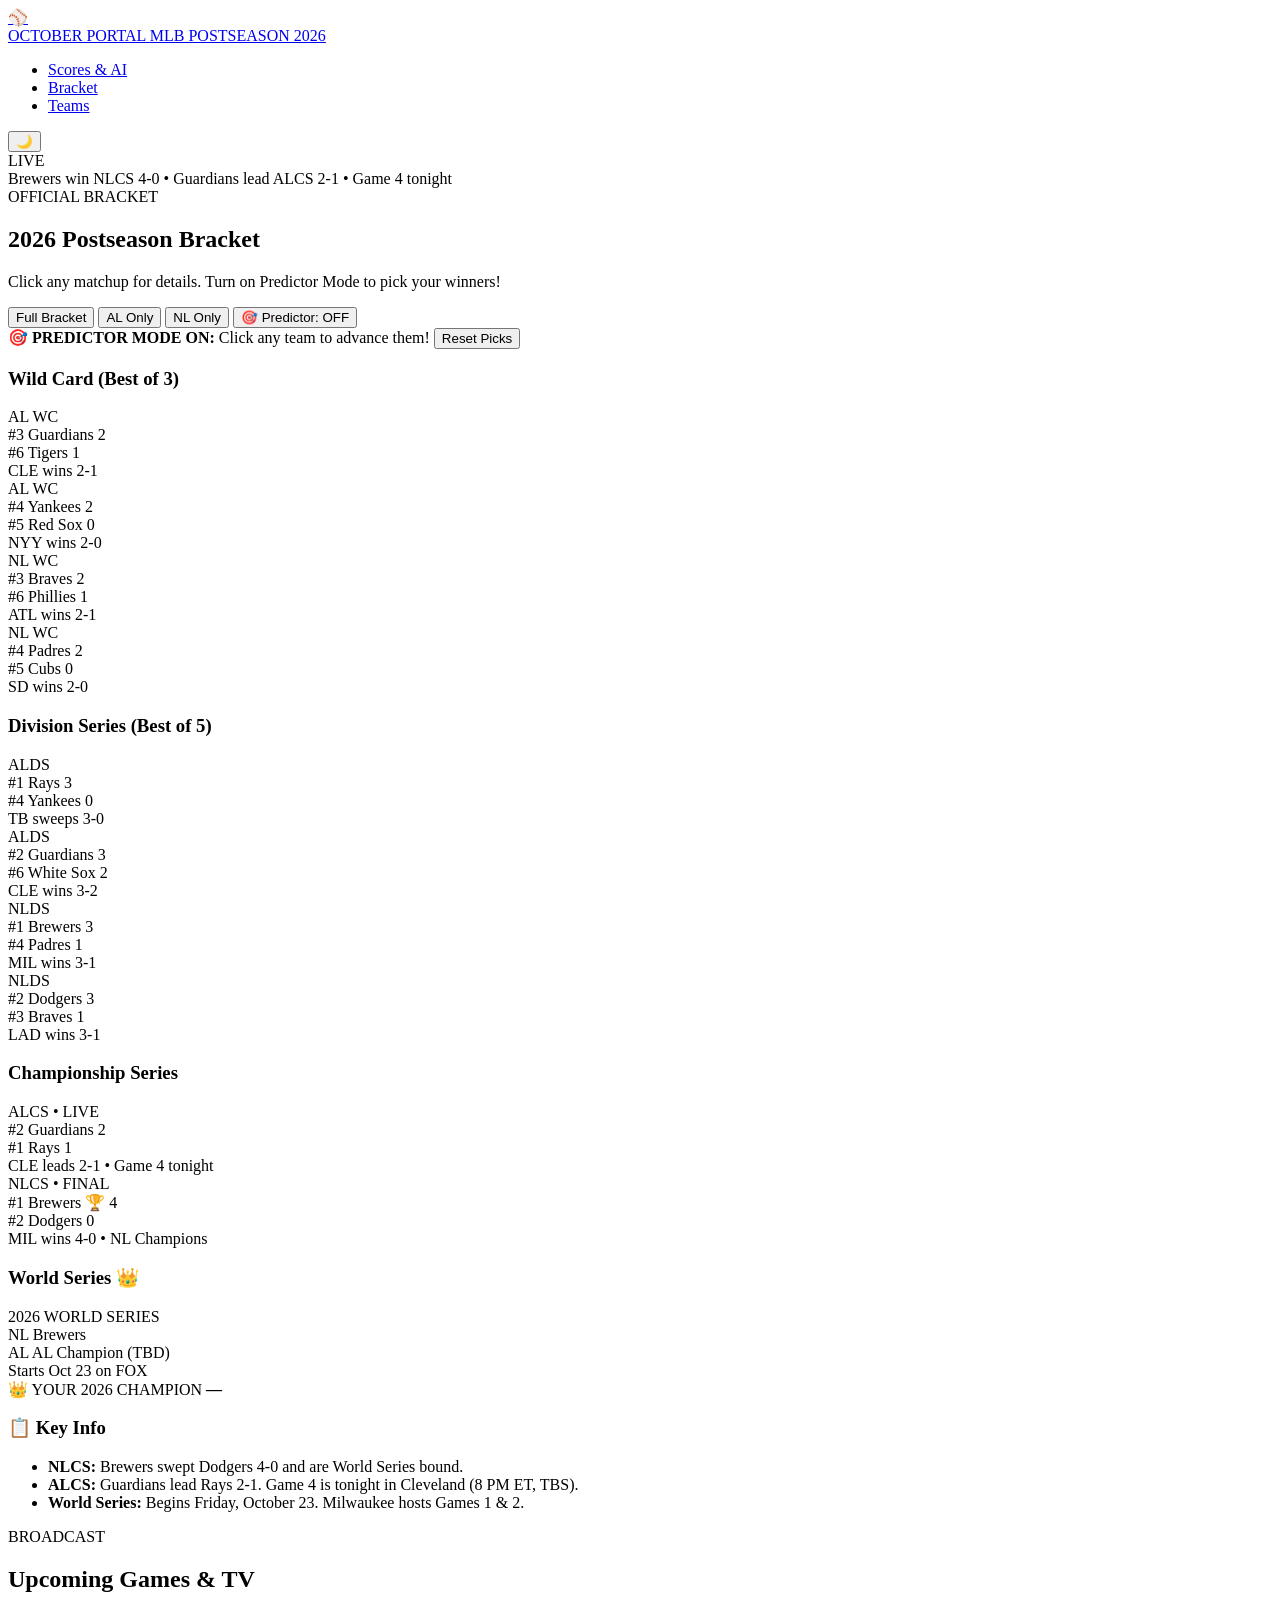
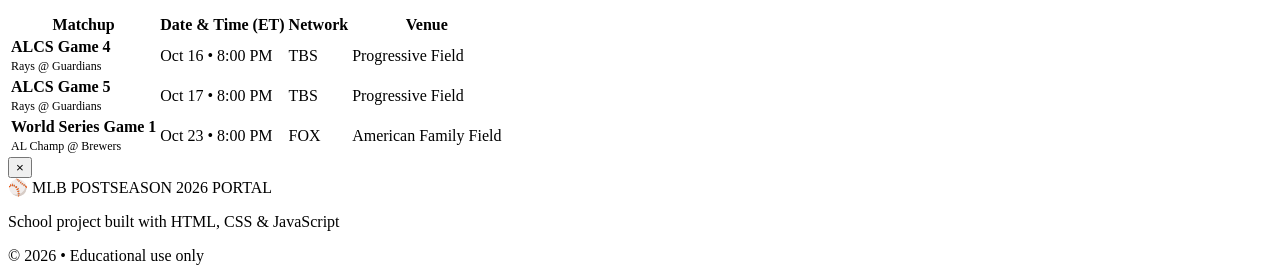
==== bracket.html @ 7fa39f93 "Create bracket.html" ====
<!DOCTYPE html>
<html lang="en">
<head>
  <meta charset="UTF-8">
  <meta name="viewport" content="width=device-width, initial-scale=1.0">
  <title>MLB Postseason 2026 | Interactive Bracket</title>
  <link rel="stylesheet" href="styles.css">
</head>
<body class="dark-mode">

  <header class="top-header">
    <nav class="navbar">
      <a href="index.html" class="brand-logo">
        <div class="logo-icon-bg">⚾</div>
        <div class="logo-text">
          <span class="logo-title">OCTOBER PORTAL</span>
          <span class="logo-sub">MLB POSTSEASON 2026</span>
        </div>
      </a>
      <ul class="nav-directory">
        <li><a href="index.html" class="nav-link">Scores & AI</a></li>
        <li><a href="bracket.html" class="nav-link active">Bracket</a></li>
        <li><a href="teams.html" class="nav-link">Teams</a></li>
      </ul>
      <div class="header-controls">
        <button id="theme-toggle" class="icon-toggle-btn" onclick="toggleTheme()" title="Toggle theme">🌙</button>
      </div>
    </nav>
  </header>

  <div class="ticker-bar">
    <div class="ticker-badge"><span class="pulse-dot"></span> LIVE</div>
    <div class="ticker-content">Brewers win NLCS 4-0 • Guardians lead ALCS 2-1 • Game 4 tonight</div>
  </div>

  <main class="main-layout">
    <section class="content-section">
      <div class="section-heading">
        <div>
          <span class="heading-kicker">OFFICIAL BRACKET</span>
          <h2>2026 Postseason Bracket</h2>
          <p class="section-subtitle">Click any matchup for details. Turn on Predictor Mode to pick your winners!</p>
        </div>
        <div class="bracket-filter-btns">
          <button class="filter-tab active" onclick="filterBracket('all', event)">Full Bracket</button>
          <button class="filter-tab" onclick="filterBracket('al', event)">AL Only</button>
          <button class="filter-tab" onclick="filterBracket('nl', event)">NL Only</button>
          <button class="filter-tab predictor-tab" id="predictor-toggle-btn" onclick="togglePredictorMode()">🎯 Predictor: OFF</button>
        </div>
      </div>

      <div id="predictor-status-banner" class="predictor-status-bar">
        <span>🎯 <strong>PREDICTOR MODE ON:</strong> Click any team to advance them!</span>
        <button onclick="resetPredictorPicks()" class="btn-reset-picks">Reset Picks</button>
      </div>

      <div class="bracket-wrapper">
        <div class="bracket-tree" id="bracket-tree">

          <div class="bracket-column">
            <h3 class="round-header">Wild Card <span class="sub-head">(Best of 3)</span></h3>
            <div class="matchup-node" onclick="openMatchup('AL_WC')">
              <div class="node-label">AL WC</div>
              <div class="node-team winner"><span class="seed">#3</span> Guardians <span class="node-score">2</span></div>
              <div class="node-team"><span class="seed">#6</span> Tigers <span class="node-score">1</span></div>
              <div class="node-status">CLE wins 2-1</div>
            </div>
            <div class="matchup-node" onclick="openMatchup('AL_WC2')">
              <div class="node-label">AL WC</div>
              <div class="node-team winner"><span class="seed">#4</span> Yankees <span class="node-score">2</span></div>
              <div class="node-team"><span class="seed">#5</span> Red Sox <span class="node-score">0</span></div>
              <div class="node-status">NYY wins 2-0</div>
            </div>
            <div class="matchup-node" onclick="openMatchup('NL_WC')">
              <div class="node-label">NL WC</div>
              <div class="node-team winner"><span class="seed">#3</span> Braves <span class="node-score">2</span></div>
              <div class="node-team"><span class="seed">#6</span> Phillies <span class="node-score">1</span></div>
              <div class="node-status">ATL wins 2-1</div>
            </div>
            <div class="matchup-node" onclick="openMatchup('NL_WC2')">
              <div class="node-label">NL WC</div>
              <div class="node-team winner"><span class="seed">#4</span> Padres <span class="node-score">2</span></div>
              <div class="node-team"><span class="seed">#5</span> Cubs <span class="node-score">0</span></div>
              <div class="node-status">SD wins 2-0</div>
            </div>
          </div>

          <div class="bracket-column">
            <h3 class="round-header">Division Series <span class="sub-head">(Best of 5)</span></h3>
            <div class="matchup-node" onclick="openMatchup('ALDS1')">
              <div class="node-label">ALDS</div>
              <div class="node-team winner"><span class="seed">#1</span> Rays <span class="node-score">3</span></div>
              <div class="node-team"><span class="seed">#4</span> Yankees <span class="node-score">0</span></div>
              <div class="node-status gold">TB sweeps 3-0</div>
            </div>
            <div class="matchup-node" onclick="openMatchup('ALDS2')">
              <div class="node-label">ALDS</div>
              <div class="node-team winner"><span class="seed">#2</span> Guardians <span class="node-score">3</span></div>
              <div class="node-team"><span class="seed">#6</span> White Sox <span class="node-score">2</span></div>
              <div class="node-status">CLE wins 3-2</div>
            </div>
            <div class="matchup-node" onclick="openMatchup('NLDS1')">
              <div class="node-label">NLDS</div>
              <div class="node-team winner"><span class="seed">#1</span> Brewers <span class="node-score">3</span></div>
              <div class="node-team"><span class="seed">#4</span> Padres <span class="node-score">1</span></div>
              <div class="node-status">MIL wins 3-1</div>
            </div>
            <div class="matchup-node" onclick="openMatchup('NLDS2')">
              <div class="node-label">NLDS</div>
              <div class="node-team winner"><span class="seed">#2</span> Dodgers <span class="node-score">3</span></div>
              <div class="node-team"><span class="seed">#3</span> Braves <span class="node-score">1</span></div>
              <div class="node-status">LAD wins 3-1</div>
            </div>
          </div>

          <div class="bracket-column">
            <h3 class="round-header">Championship Series</h3>
            <div class="matchup-node active-series" onclick="openMatchup('ALCS')">
              <div class="node-label live-label">ALCS • LIVE</div>
              <div class="node-team winner" onclick="pickTeam('ALCS','Guardians',event)"><span class="seed">#2</span> Guardians <span class="node-score">2</span></div>
              <div class="node-team" onclick="pickTeam('ALCS','Rays',event)"><span class="seed">#1</span> Rays <span class="node-score">1</span></div>
              <div class="node-status gold">CLE leads 2-1 • Game 4 tonight</div>
            </div>
            <div class="matchup-node active-series" onclick="openMatchup('NLCS')">
              <div class="node-label">NLCS • FINAL</div>
              <div class="node-team winner" onclick="pickTeam('NLCS','Brewers',event)"><span class="seed">#1</span> Brewers 🏆 <span class="node-score">4</span></div>
              <div class="node-team" onclick="pickTeam('NLCS','Dodgers',event)"><span class="seed">#2</span> Dodgers <span class="node-score">0</span></div>
              <div class="node-status gold">MIL wins 4-0 • NL Champions</div>
            </div>
          </div>

          <div class="bracket-column">
            <h3 class="round-header gold-header">World Series 👑</h3>
            <div class="matchup-node" onclick="openMatchup('WS')">
              <div class="node-label ws-label">2026 WORLD SERIES</div>
              <div class="node-team winner" onclick="pickTeam('WS','Brewers',event)"><span class="seed">NL</span> Brewers</div>
              <div class="node-team pending" onclick="pickTeam('WS','AL Champion',event)"><span class="seed">AL</span> <span id="pred-al-champ">AL Champion (TBD)</span></div>
              <div class="node-status gold">Starts Oct 23 on FOX</div>
            </div>
            <div id="champ-crown-box" class="champ-crown-box">
              <span class="crown-icon">👑</span>
              <span class="champ-title">YOUR 2026 CHAMPION</span>
              <strong id="champ-team-name" class="champ-name">—</strong>
            </div>
          </div>

        </div>
      </div>

      <div class="info-card-box">
        <h3>📋 Key Info</h3>
        <ul class="styled-info-list">
          <li><strong>NLCS:</strong> Brewers swept Dodgers 4-0 and are World Series bound.</li>
          <li><strong>ALCS:</strong> Guardians lead Rays 2-1. Game 4 is tonight in Cleveland (8 PM ET, TBS).</li>
          <li><strong>World Series:</strong> Begins Friday, October 23. Milwaukee hosts Games 1 & 2.</li>
        </ul>
      </div>
    </section>

    <section class="content-section">
      <div class="section-heading">
        <div>
          <span class="heading-kicker">BROADCAST</span>
          <h2>Upcoming Games & TV</h2>
        </div>
      </div>
      <div class="table-card-wrapper">
        <table class="schedule-table">
          <thead>
            <tr>
              <th>Matchup</th>
              <th>Date & Time (ET)</th>
              <th>Network</th>
              <th>Venue</th>
            </tr>
          </thead>
          <tbody>
            <tr>
              <td><strong>ALCS Game 4</strong><br><span style="font-size:12px;color:var(--text-muted)">Rays @ Guardians</span></td>
              <td>Oct 16 • 8:00 PM</td>
              <td><span class="net-pill net-tbs">TBS</span></td>
              <td>Progressive Field</td>
            </tr>
            <tr>
              <td><strong>ALCS Game 5</strong><br><span style="font-size:12px;color:var(--text-muted)">Rays @ Guardians</span></td>
              <td>Oct 17 • 8:00 PM</td>
              <td><span class="net-pill net-tbs">TBS</span></td>
              <td>Progressive Field</td>
            </tr>
            <tr>
              <td><strong>World Series Game 1</strong><br><span style="font-size:12px;color:var(--text-muted)">AL Champ @ Brewers</span></td>
              <td>Oct 23 • 8:00 PM</td>
              <td><span class="net-pill net-fox">FOX</span></td>
              <td>American Family Field</td>
            </tr>
          </tbody>
        </table>
      </div>
    </section>
  </main>

  <div id="matchup-modal" class="modal-backdrop" onclick="closeModal(event)">
    <div class="modal-card">
      <button class="modal-close-btn" onclick="closeModalDirect()">&times;</button>
      <div id="modal-content"></div>
    </div>
  </div>

  <footer>
    <div class="footer-brand">
      <span class="logo-icon-bg sm">⚾</span>
      <span>MLB POSTSEASON 2026 PORTAL</span>
    </div>
    <p>School project built with HTML, CSS & JavaScript</p>
    <div class="footer-copy">&copy; 2026 • Educational use only</div>
  </footer>

  <script src="script.js"></script>
</body>
</html>
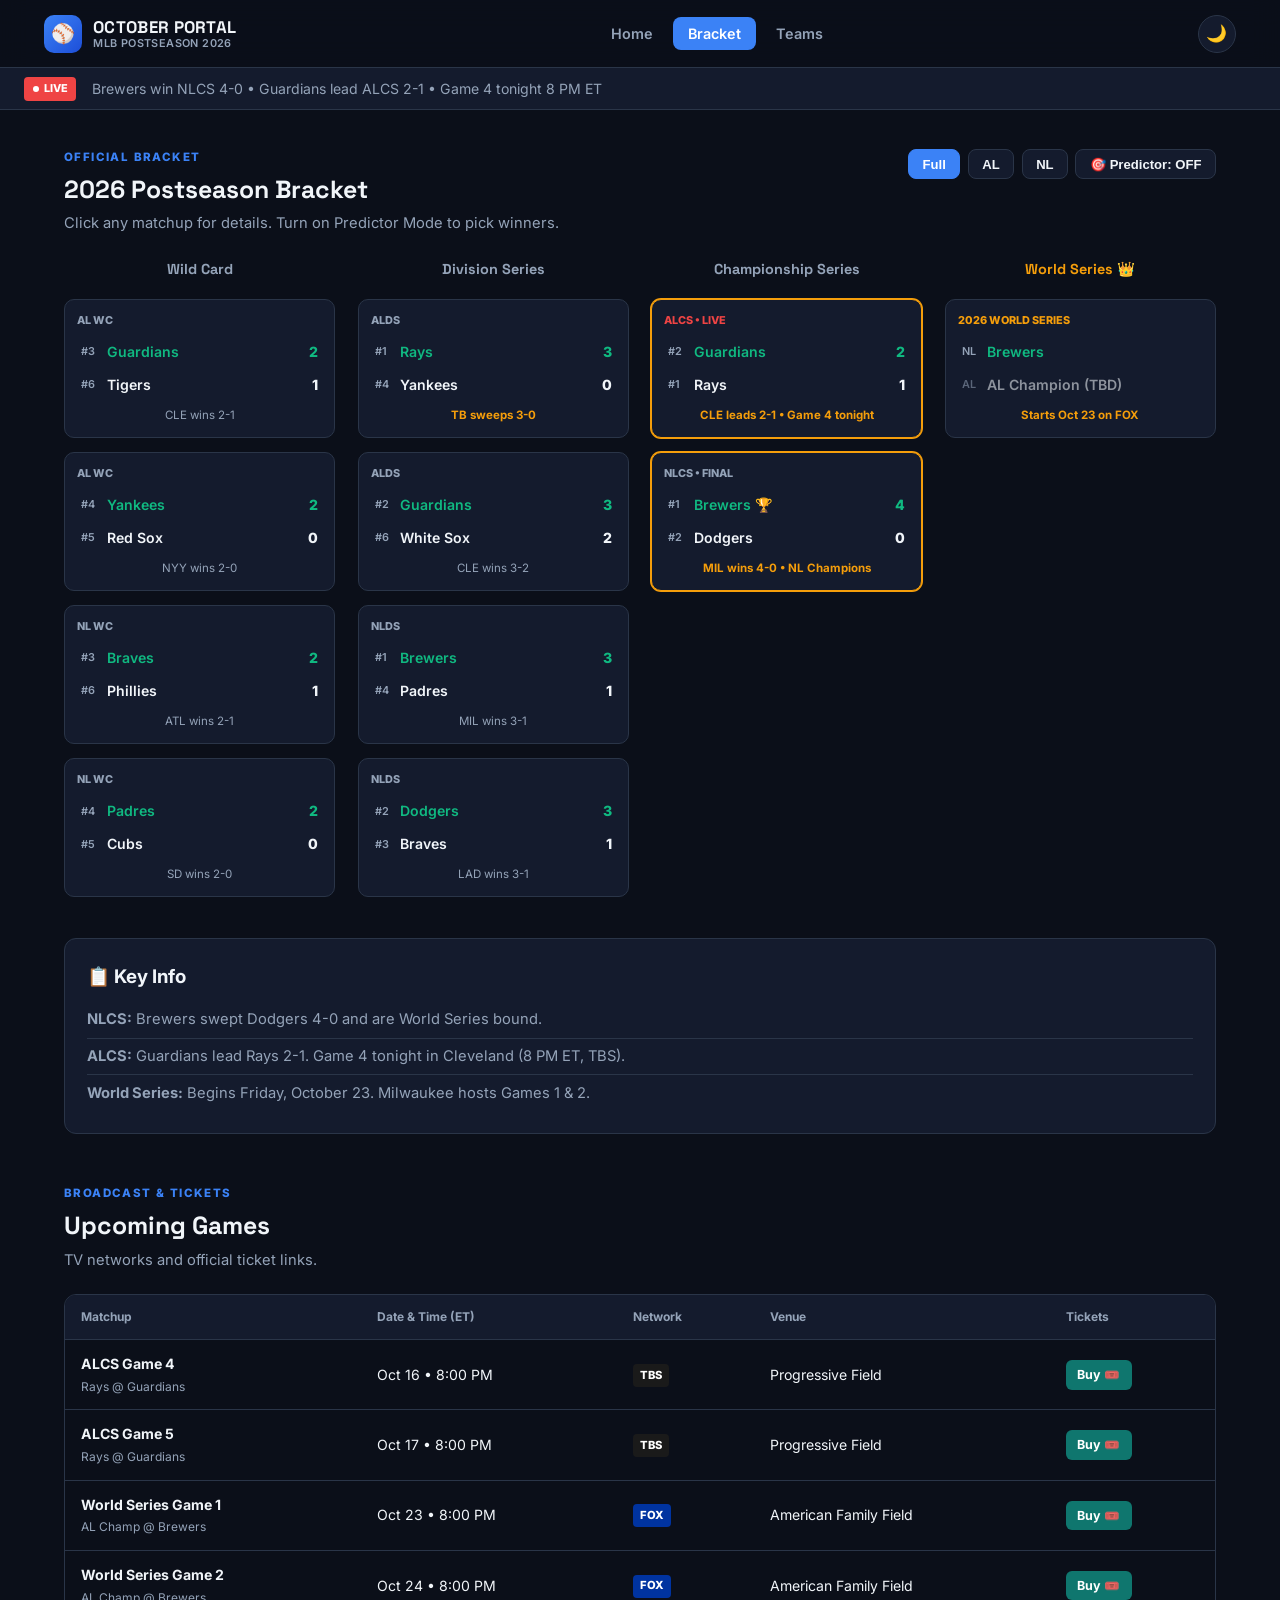
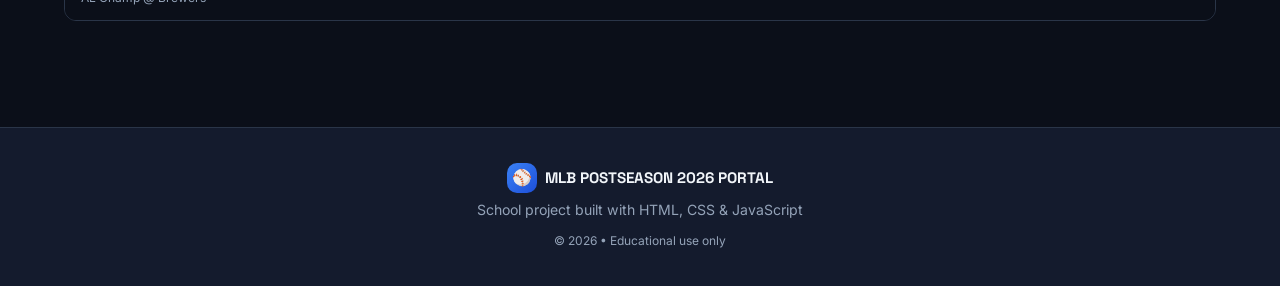
==== commit 4a58e33e: "Update bracket.html" ====
--- a/bracket.html
+++ b/bracket.html
@@ -3,216 +3,236 @@
 <head>
   <meta charset="UTF-8">
   <meta name="viewport" content="width=device-width, initial-scale=1.0">
-  <title>MLB Postseason 2026 | Interactive Bracket</title>
+  <title>MLB Postseason 2026 | Bracket</title>
   <link rel="stylesheet" href="styles.css">
 </head>
-<body class="dark-mode">
-
-  <header class="top-header">
-    <nav class="navbar">
-      <a href="index.html" class="brand-logo">
-        <div class="logo-icon-bg">⚾</div>
-        <div class="logo-text">
-          <span class="logo-title">OCTOBER PORTAL</span>
-          <span class="logo-sub">MLB POSTSEASON 2026</span>
+<body>
+
+  <header class="header">
+    <nav class="nav">
+      <a href="index.html" class="brand">
+        <div class="brand-icon">⚾</div>
+        <div class="brand-text">
+          <div class="brand-title">OCTOBER PORTAL</div>
+          <div class="brand-sub">MLB POSTSEASON 2026</div>
         </div>
       </a>
-      <ul class="nav-directory">
-        <li><a href="index.html" class="nav-link">Scores & AI</a></li>
-        <li><a href="bracket.html" class="nav-link active">Bracket</a></li>
-        <li><a href="teams.html" class="nav-link">Teams</a></li>
+      <ul class="nav-links">
+        <li><a href="index.html">Home</a></li>
+        <li><a href="bracket.html" class="active">Bracket</a></li>
+        <li><a href="teams.html">Teams</a></li>
       </ul>
-      <div class="header-controls">
-        <button id="theme-toggle" class="icon-toggle-btn" onclick="toggleTheme()" title="Toggle theme">🌙</button>
+      <div class="nav-actions">
+        <button class="theme-btn" id="themeBtn" onclick="toggleTheme()" title="Toggle theme">🌙</button>
       </div>
     </nav>
   </header>
 
-  <div class="ticker-bar">
-    <div class="ticker-badge"><span class="pulse-dot"></span> LIVE</div>
-    <div class="ticker-content">Brewers win NLCS 4-0 • Guardians lead ALCS 2-1 • Game 4 tonight</div>
+  <div class="ticker">
+    <div class="ticker-live"><span class="dot"></span> LIVE</div>
+    <div class="ticker-text">Brewers win NLCS 4-0 • Guardians lead ALCS 2-1 • Game 4 tonight 8 PM ET</div>
   </div>
 
-  <main class="main-layout">
-    <section class="content-section">
-      <div class="section-heading">
+  <main class="wrap">
+
+    <section class="section">
+      <div class="section-head">
         <div>
-          <span class="heading-kicker">OFFICIAL BRACKET</span>
+          <span class="kicker">OFFICIAL BRACKET</span>
           <h2>2026 Postseason Bracket</h2>
-          <p class="section-subtitle">Click any matchup for details. Turn on Predictor Mode to pick your winners!</p>
-        </div>
-        <div class="bracket-filter-btns">
-          <button class="filter-tab active" onclick="filterBracket('all', event)">Full Bracket</button>
-          <button class="filter-tab" onclick="filterBracket('al', event)">AL Only</button>
-          <button class="filter-tab" onclick="filterBracket('nl', event)">NL Only</button>
-          <button class="filter-tab predictor-tab" id="predictor-toggle-btn" onclick="togglePredictorMode()">🎯 Predictor: OFF</button>
-        </div>
-      </div>
-
-      <div id="predictor-status-banner" class="predictor-status-bar">
-        <span>🎯 <strong>PREDICTOR MODE ON:</strong> Click any team to advance them!</span>
-        <button onclick="resetPredictorPicks()" class="btn-reset-picks">Reset Picks</button>
-      </div>
-
-      <div class="bracket-wrapper">
-        <div class="bracket-tree" id="bracket-tree">
-
-          <div class="bracket-column">
-            <h3 class="round-header">Wild Card <span class="sub-head">(Best of 3)</span></h3>
-            <div class="matchup-node" onclick="openMatchup('AL_WC')">
+          <p>Click any matchup for details. Turn on Predictor Mode to pick winners.</p>
+        </div>
+        <div class="bracket-controls">
+          <button class="tab active" onclick="filterBracket('all',event)">Full</button>
+          <button class="tab" onclick="filterBracket('al',event)">AL</button>
+          <button class="tab" onclick="filterBracket('nl',event)">NL</button>
+          <button class="tab pred" id="predBtn" onclick="togglePredictor()">🎯 Predictor: OFF</button>
+        </div>
+      </div>
+
+      <div class="pred-banner" id="predBanner">
+        <span>🎯 <strong>PREDICTOR ON</strong> — Click any team to advance them</span>
+        <button class="btn btn-sm btn-gold" onclick="resetPicks()">Reset Picks</button>
+      </div>
+
+      <div class="bracket-scroll">
+        <div class="bracket">
+
+          <!-- Wild Card -->
+          <div class="col">
+            <div class="col-title">Wild Card</div>
+            <div class="node" onclick="openMatchup('wc')">
               <div class="node-label">AL WC</div>
-              <div class="node-team winner"><span class="seed">#3</span> Guardians <span class="node-score">2</span></div>
-              <div class="node-team"><span class="seed">#6</span> Tigers <span class="node-score">1</span></div>
+              <div class="team-row win"><span class="seed">#3</span> Guardians <span class="score">2</span></div>
+              <div class="team-row"><span class="seed">#6</span> Tigers <span class="score">1</span></div>
               <div class="node-status">CLE wins 2-1</div>
             </div>
-            <div class="matchup-node" onclick="openMatchup('AL_WC2')">
+            <div class="node" onclick="openMatchup('wc')">
               <div class="node-label">AL WC</div>
-              <div class="node-team winner"><span class="seed">#4</span> Yankees <span class="node-score">2</span></div>
-              <div class="node-team"><span class="seed">#5</span> Red Sox <span class="node-score">0</span></div>
+              <div class="team-row win"><span class="seed">#4</span> Yankees <span class="score">2</span></div>
+              <div class="team-row"><span class="seed">#5</span> Red Sox <span class="score">0</span></div>
               <div class="node-status">NYY wins 2-0</div>
             </div>
-            <div class="matchup-node" onclick="openMatchup('NL_WC')">
+            <div class="node" onclick="openMatchup('wc')">
               <div class="node-label">NL WC</div>
-              <div class="node-team winner"><span class="seed">#3</span> Braves <span class="node-score">2</span></div>
-              <div class="node-team"><span class="seed">#6</span> Phillies <span class="node-score">1</span></div>
+              <div class="team-row win"><span class="seed">#3</span> Braves <span class="score">2</span></div>
+              <div class="team-row"><span class="seed">#6</span> Phillies <span class="score">1</span></div>
               <div class="node-status">ATL wins 2-1</div>
             </div>
-            <div class="matchup-node" onclick="openMatchup('NL_WC2')">
+            <div class="node" onclick="openMatchup('wc')">
               <div class="node-label">NL WC</div>
-              <div class="node-team winner"><span class="seed">#4</span> Padres <span class="node-score">2</span></div>
-              <div class="node-team"><span class="seed">#5</span> Cubs <span class="node-score">0</span></div>
+              <div class="team-row win"><span class="seed">#4</span> Padres <span class="score">2</span></div>
+              <div class="team-row"><span class="seed">#5</span> Cubs <span class="score">0</span></div>
               <div class="node-status">SD wins 2-0</div>
             </div>
           </div>
 
-          <div class="bracket-column">
-            <h3 class="round-header">Division Series <span class="sub-head">(Best of 5)</span></h3>
-            <div class="matchup-node" onclick="openMatchup('ALDS1')">
+          <!-- Division Series -->
+          <div class="col">
+            <div class="col-title">Division Series</div>
+            <div class="node" onclick="openMatchup('alds')">
               <div class="node-label">ALDS</div>
-              <div class="node-team winner"><span class="seed">#1</span> Rays <span class="node-score">3</span></div>
-              <div class="node-team"><span class="seed">#4</span> Yankees <span class="node-score">0</span></div>
+              <div class="team-row win"><span class="seed">#1</span> Rays <span class="score">3</span></div>
+              <div class="team-row"><span class="seed">#4</span> Yankees <span class="score">0</span></div>
               <div class="node-status gold">TB sweeps 3-0</div>
             </div>
-            <div class="matchup-node" onclick="openMatchup('ALDS2')">
+            <div class="node" onclick="openMatchup('alds')">
               <div class="node-label">ALDS</div>
-              <div class="node-team winner"><span class="seed">#2</span> Guardians <span class="node-score">3</span></div>
-              <div class="node-team"><span class="seed">#6</span> White Sox <span class="node-score">2</span></div>
+              <div class="team-row win"><span class="seed">#2</span> Guardians <span class="score">3</span></div>
+              <div class="team-row"><span class="seed">#6</span> White Sox <span class="score">2</span></div>
               <div class="node-status">CLE wins 3-2</div>
             </div>
-            <div class="matchup-node" onclick="openMatchup('NLDS1')">
+            <div class="node" onclick="openMatchup('nlds')">
               <div class="node-label">NLDS</div>
-              <div class="node-team winner"><span class="seed">#1</span> Brewers <span class="node-score">3</span></div>
-              <div class="node-team"><span class="seed">#4</span> Padres <span class="node-score">1</span></div>
+              <div class="team-row win"><span class="seed">#1</span> Brewers <span class="score">3</span></div>
+              <div class="team-row"><span class="seed">#4</span> Padres <span class="score">1</span></div>
               <div class="node-status">MIL wins 3-1</div>
             </div>
-            <div class="matchup-node" onclick="openMatchup('NLDS2')">
+            <div class="node" onclick="openMatchup('nlds')">
               <div class="node-label">NLDS</div>
-              <div class="node-team winner"><span class="seed">#2</span> Dodgers <span class="node-score">3</span></div>
-              <div class="node-team"><span class="seed">#3</span> Braves <span class="node-score">1</span></div>
+              <div class="team-row win"><span class="seed">#2</span> Dodgers <span class="score">3</span></div>
+              <div class="team-row"><span class="seed">#3</span> Braves <span class="score">1</span></div>
               <div class="node-status">LAD wins 3-1</div>
             </div>
           </div>
 
-          <div class="bracket-column">
-            <h3 class="round-header">Championship Series</h3>
-            <div class="matchup-node active-series" onclick="openMatchup('ALCS')">
-              <div class="node-label live-label">ALCS • LIVE</div>
-              <div class="node-team winner" onclick="pickTeam('ALCS','Guardians',event)"><span class="seed">#2</span> Guardians <span class="node-score">2</span></div>
-              <div class="node-team" onclick="pickTeam('ALCS','Rays',event)"><span class="seed">#1</span> Rays <span class="node-score">1</span></div>
+          <!-- LCS -->
+          <div class="col">
+            <div class="col-title">Championship Series</div>
+            <div class="node live" onclick="openMatchup('alcs')">
+              <div class="node-label red">ALCS • LIVE</div>
+              <div class="team-row win" onclick="pick('ALCS','Guardians',event)"><span class="seed">#2</span> Guardians <span class="score">2</span></div>
+              <div class="team-row" onclick="pick('ALCS','Rays',event)"><span class="seed">#1</span> Rays <span class="score">1</span></div>
               <div class="node-status gold">CLE leads 2-1 • Game 4 tonight</div>
             </div>
-            <div class="matchup-node active-series" onclick="openMatchup('NLCS')">
+            <div class="node live" onclick="openMatchup('nlcs')">
               <div class="node-label">NLCS • FINAL</div>
-              <div class="node-team winner" onclick="pickTeam('NLCS','Brewers',event)"><span class="seed">#1</span> Brewers 🏆 <span class="node-score">4</span></div>
-              <div class="node-team" onclick="pickTeam('NLCS','Dodgers',event)"><span class="seed">#2</span> Dodgers <span class="node-score">0</span></div>
+              <div class="team-row win" onclick="pick('NLCS','Brewers',event)"><span class="seed">#1</span> Brewers 🏆 <span class="score">4</span></div>
+              <div class="team-row" onclick="pick('NLCS','Dodgers',event)"><span class="seed">#2</span> Dodgers <span class="score">0</span></div>
               <div class="node-status gold">MIL wins 4-0 • NL Champions</div>
             </div>
           </div>
 
-          <div class="bracket-column">
-            <h3 class="round-header gold-header">World Series 👑</h3>
-            <div class="matchup-node" onclick="openMatchup('WS')">
-              <div class="node-label ws-label">2026 WORLD SERIES</div>
-              <div class="node-team winner" onclick="pickTeam('WS','Brewers',event)"><span class="seed">NL</span> Brewers</div>
-              <div class="node-team pending" onclick="pickTeam('WS','AL Champion',event)"><span class="seed">AL</span> <span id="pred-al-champ">AL Champion (TBD)</span></div>
+          <!-- World Series -->
+          <div class="col">
+            <div class="col-title gold">World Series 👑</div>
+            <div class="node" onclick="openMatchup('ws')">
+              <div class="node-label gold">2026 WORLD SERIES</div>
+              <div class="team-row win" onclick="pick('WS','Brewers',event)"><span class="seed">NL</span> Brewers</div>
+              <div class="team-row dim" onclick="pick('WS','AL Champion',event)"><span class="seed">AL</span> <span id="alChamp">AL Champion (TBD)</span></div>
               <div class="node-status gold">Starts Oct 23 on FOX</div>
             </div>
-            <div id="champ-crown-box" class="champ-crown-box">
-              <span class="crown-icon">👑</span>
-              <span class="champ-title">YOUR 2026 CHAMPION</span>
-              <strong id="champ-team-name" class="champ-name">—</strong>
-            </div>
-          </div>
-
-        </div>
-      </div>
-
-      <div class="info-card-box">
-        <h3>📋 Key Info</h3>
-        <ul class="styled-info-list">
-          <li><strong>NLCS:</strong> Brewers swept Dodgers 4-0 and are World Series bound.</li>
-          <li><strong>ALCS:</strong> Guardians lead Rays 2-1. Game 4 is tonight in Cleveland (8 PM ET, TBS).</li>
-          <li><strong>World Series:</strong> Begins Friday, October 23. Milwaukee hosts Games 1 & 2.</li>
+            <div class="champ-box" id="champBox">
+              <div class="crown">👑</div>
+              <div class="label">YOUR 2026 CHAMPION</div>
+              <div class="name" id="champName">—</div>
+            </div>
+          </div>
+
+        </div>
+      </div>
+
+      <div class="card" style="margin-top:1.8rem;">
+        <h3 style="margin-bottom:0.7rem;">📋 Key Info</h3>
+        <ul style="list-style:none;color:var(--muted);font-size:0.92rem;">
+          <li style="padding:0.4rem 0;border-bottom:1px solid var(--border);"><strong>NLCS:</strong> Brewers swept Dodgers 4-0 and are World Series bound.</li>
+          <li style="padding:0.4rem 0;border-bottom:1px solid var(--border);"><strong>ALCS:</strong> Guardians lead Rays 2-1. Game 4 tonight in Cleveland (8 PM ET, TBS).</li>
+          <li style="padding:0.4rem 0;"><strong>World Series:</strong> Begins Friday, October 23. Milwaukee hosts Games 1 & 2.</li>
         </ul>
       </div>
     </section>
 
-    <section class="content-section">
-      <div class="section-heading">
+    <!-- Broadcast + Tickets -->
+    <section class="section">
+      <div class="section-head">
         <div>
-          <span class="heading-kicker">BROADCAST</span>
-          <h2>Upcoming Games & TV</h2>
-        </div>
-      </div>
-      <div class="table-card-wrapper">
-        <table class="schedule-table">
+          <span class="kicker">BROADCAST & TICKETS</span>
+          <h2>Upcoming Games</h2>
+          <p>TV networks and official ticket links.</p>
+        </div>
+      </div>
+      <div class="table-wrap">
+        <table>
           <thead>
             <tr>
               <th>Matchup</th>
               <th>Date & Time (ET)</th>
               <th>Network</th>
               <th>Venue</th>
+              <th>Tickets</th>
             </tr>
           </thead>
           <tbody>
             <tr>
-              <td><strong>ALCS Game 4</strong><br><span style="font-size:12px;color:var(--text-muted)">Rays @ Guardians</span></td>
+              <td><strong>ALCS Game 4</strong><br><span style="font-size:12px;color:var(--muted)">Rays @ Guardians</span></td>
               <td>Oct 16 • 8:00 PM</td>
-              <td><span class="net-pill net-tbs">TBS</span></td>
+              <td><span class="net net-tbs">TBS</span></td>
               <td>Progressive Field</td>
-            </tr>
-            <tr>
-              <td><strong>ALCS Game 5</strong><br><span style="font-size:12px;color:var(--text-muted)">Rays @ Guardians</span></td>
+              <td><a href="https://www.stubhub.com/mlb-tickets" target="_blank" rel="noopener" class="btn-ticket">Buy 🎟️</a></td>
+            </tr>
+            <tr>
+              <td><strong>ALCS Game 5</strong><br><span style="font-size:12px;color:var(--muted)">Rays @ Guardians</span></td>
               <td>Oct 17 • 8:00 PM</td>
-              <td><span class="net-pill net-tbs">TBS</span></td>
+              <td><span class="net net-tbs">TBS</span></td>
               <td>Progressive Field</td>
-            </tr>
-            <tr>
-              <td><strong>World Series Game 1</strong><br><span style="font-size:12px;color:var(--text-muted)">AL Champ @ Brewers</span></td>
+              <td><a href="https://www.stubhub.com/mlb-tickets" target="_blank" rel="noopener" class="btn-ticket">Buy 🎟️</a></td>
+            </tr>
+            <tr>
+              <td><strong>World Series Game 1</strong><br><span style="font-size:12px;color:var(--muted)">AL Champ @ Brewers</span></td>
               <td>Oct 23 • 8:00 PM</td>
-              <td><span class="net-pill net-fox">FOX</span></td>
+              <td><span class="net net-fox">FOX</span></td>
               <td>American Family Field</td>
+              <td><a href="https://www.mlb.com/tickets" target="_blank" rel="noopener" class="btn-ticket">Buy 🎟️</a></td>
+            </tr>
+            <tr>
+              <td><strong>World Series Game 2</strong><br><span style="font-size:12px;color:var(--muted)">AL Champ @ Brewers</span></td>
+              <td>Oct 24 • 8:00 PM</td>
+              <td><span class="net net-fox">FOX</span></td>
+              <td>American Family Field</td>
+              <td><a href="https://www.mlb.com/tickets" target="_blank" rel="noopener" class="btn-ticket">Buy 🎟️</a></td>
             </tr>
           </tbody>
         </table>
       </div>
     </section>
+
   </main>
 
-  <div id="matchup-modal" class="modal-backdrop" onclick="closeModal(event)">
-    <div class="modal-card">
-      <button class="modal-close-btn" onclick="closeModalDirect()">&times;</button>
-      <div id="modal-content"></div>
+  <!-- Modal -->
+  <div class="modal" id="modal" onclick="closeModal(event)">
+    <div class="modal-box">
+      <button class="modal-close" onclick="closeModalDirect()">&times;</button>
+      <div id="modalContent"></div>
     </div>
   </div>
 
-  <footer>
+  <footer class="footer">
     <div class="footer-brand">
-      <span class="logo-icon-bg sm">⚾</span>
+      <div class="brand-icon" style="width:30px;height:30px;font-size:1rem;">⚾</div>
       <span>MLB POSTSEASON 2026 PORTAL</span>
     </div>
     <p>School project built with HTML, CSS & JavaScript</p>
-    <div class="footer-copy">&copy; 2026 • Educational use only</div>
+    <div class="footer-copy">© 2026 • Educational use only</div>
   </footer>
 
   <script src="script.js"></script>
--- a/styles.css
+++ b/styles.css
@@ -0,0 +1,653 @@
+/* ============================================================
+   2026 MLB POSTSEASON PORTAL — styles.css
+   ============================================================ */
+
+@import url('https://fonts.googleapis.com/css2?family=Inter:wght@400;500;600;700;800&family=Space+Grotesk:wght@600;700&display=swap');
+
+:root {
+  --bg: #0b0f19;
+  --surface: #141b2d;
+  --surface-2: #1c2538;
+  --border: #2a3548;
+  --text: #f1f5f9;
+  --muted: #94a3b8;
+  --blue: #3b82f6;
+  --blue-hover: #2563eb;
+  --gold: #f59e0b;
+  --green: #10b981;
+  --red: #ef4444;
+  --radius: 12px;
+  --shadow: 0 10px 30px rgba(0,0,0,0.35);
+  --header-h: 68px;
+}
+
+body.light {
+  --bg: #f8fafc;
+  --surface: #ffffff;
+  --surface-2: #f1f5f9;
+  --border: #e2e8f0;
+  --text: #0f172a;
+  --muted: #64748b;
+  --shadow: 0 10px 30px rgba(0,0,0,0.08);
+}
+
+* { box-sizing: border-box; margin: 0; padding: 0; }
+html { scroll-behavior: smooth; }
+body {
+  font-family: 'Inter', system-ui, sans-serif;
+  background: var(--bg);
+  color: var(--text);
+  line-height: 1.55;
+  min-height: 100vh;
+  transition: background 0.25s, color 0.25s;
+}
+a { color: inherit; text-decoration: none; }
+img { max-width: 100%; display: block; }
+
+/* Header */
+.header {
+  position: sticky; top: 0; z-index: 100;
+  height: var(--header-h);
+  background: rgba(11,15,25,0.92);
+  backdrop-filter: blur(14px);
+  border-bottom: 1px solid var(--border);
+  display: flex; align-items: center;
+}
+body.light .header { background: rgba(255,255,255,0.92); }
+
+.nav {
+  width: 100%; max-width: 1240px; margin: 0 auto;
+  padding: 0 1.5rem;
+  display: flex; align-items: center; justify-content: space-between; gap: 1rem;
+}
+
+.brand {
+  display: flex; align-items: center; gap: 0.7rem;
+  font-weight: 700;
+}
+.brand-icon {
+  width: 38px; height: 38px;
+  background: linear-gradient(135deg, var(--blue), #1d4ed8);
+  border-radius: 10px;
+  display: grid; place-items: center;
+  font-size: 1.2rem;
+}
+.brand-text { line-height: 1.15; }
+.brand-title { font-family: 'Space Grotesk', sans-serif; font-size: 1.05rem; letter-spacing: 0.3px; }
+.brand-sub { font-size: 0.68rem; color: var(--muted); font-weight: 600; letter-spacing: 0.4px; }
+
+.nav-links { display: flex; gap: 0.3rem; list-style: none; }
+.nav-links a {
+  padding: 0.5rem 0.95rem;
+  border-radius: 8px;
+  font-size: 0.9rem; font-weight: 600;
+  color: var(--muted);
+  transition: 0.2s;
+}
+.nav-links a:hover,
+.nav-links a.active {
+  background: var(--blue);
+  color: #fff;
+}
+
+.nav-actions { display: flex; align-items: center; gap: 0.6rem; }
+.theme-btn {
+  width: 38px; height: 38px;
+  border-radius: 50%;
+  border: 1px solid var(--border);
+  background: var(--surface);
+  color: var(--text);
+  font-size: 1.05rem;
+  cursor: pointer;
+  display: grid; place-items: center;
+  transition: 0.2s;
+}
+.theme-btn:hover { background: var(--blue); color: #fff; border-color: var(--blue); }
+
+/* Ticker */
+.ticker {
+  background: var(--surface);
+  border-bottom: 1px solid var(--border);
+  padding: 0.55rem 1.5rem;
+  display: flex; align-items: center; gap: 1rem;
+  font-size: 0.88rem;
+}
+.ticker-live {
+  background: var(--red);
+  color: #fff;
+  font-size: 0.68rem; font-weight: 800;
+  padding: 0.22rem 0.55rem;
+  border-radius: 4px;
+  display: flex; align-items: center; gap: 0.3rem;
+  white-space: nowrap;
+}
+.dot {
+  width: 6px; height: 6px;
+  background: #fff;
+  border-radius: 50%;
+  animation: pulse 1.4s infinite;
+}
+@keyframes pulse { 0%,100%{opacity:1} 50%{opacity:0.35} }
+.ticker-text { flex: 1; color: var(--muted); white-space: nowrap; overflow: hidden; text-overflow: ellipsis; }
+.ticker-btn {
+  background: transparent;
+  border: 1px solid var(--border);
+  color: var(--text);
+  padding: 0.3rem 0.7rem;
+  border-radius: 6px;
+  font-size: 0.78rem; font-weight: 600;
+  cursor: pointer;
+}
+.ticker-btn:hover { background: var(--blue); border-color: var(--blue); color: #fff; }
+
+/* Hero */
+.hero {
+  background: linear-gradient(160deg, #0f172a 0%, #1e293b 50%, #0f172a 100%);
+  padding: 3.2rem 1.5rem 3.5rem;
+  text-align: center;
+  border-bottom: 1px solid var(--border);
+}
+body.light .hero {
+  background: linear-gradient(160deg, #e0e7ff 0%, #f1f5f9 50%, #e0e7ff 100%);
+}
+.hero-inner { max-width: 720px; margin: 0 auto; }
+.hero-pill {
+  display: inline-flex; align-items: center; gap: 0.45rem;
+  background: rgba(245,158,11,0.14);
+  border: 1px solid var(--gold);
+  color: var(--gold);
+  padding: 0.35rem 0.9rem;
+  border-radius: 999px;
+  font-size: 0.82rem; font-weight: 700;
+  margin-bottom: 1.1rem;
+}
+.hero h1 {
+  font-family: 'Space Grotesk', sans-serif;
+  font-size: clamp(2rem, 5vw, 2.9rem);
+  font-weight: 700;
+  line-height: 1.15;
+  margin-bottom: 0.85rem;
+}
+.hero p {
+  color: var(--muted);
+  font-size: 1.05rem;
+  max-width: 540px;
+  margin: 0 auto 1.6rem;
+}
+.hero-btns { display: flex; gap: 0.7rem; justify-content: center; flex-wrap: wrap; }
+
+/* Buttons */
+.btn {
+  display: inline-flex; align-items: center; justify-content: center; gap: 0.4rem;
+  padding: 0.65rem 1.3rem;
+  border-radius: 9px;
+  font-weight: 700; font-size: 0.92rem;
+  border: none; cursor: pointer;
+  transition: 0.2s;
+}
+.btn-primary { background: var(--blue); color: #fff; }
+.btn-primary:hover { background: var(--blue-hover); transform: translateY(-1px); }
+.btn-outline {
+  background: transparent;
+  border: 1.5px solid var(--border);
+  color: var(--text);
+}
+.btn-outline:hover { border-color: var(--blue); color: var(--blue); }
+.btn-gold { background: var(--gold); color: #111; }
+.btn-gold:hover { filter: brightness(1.08); }
+.btn-sm { padding: 0.42rem 0.9rem; font-size: 0.82rem; }
+.btn-ticket {
+  background: #0f766e;
+  color: #fff;
+  font-size: 0.78rem;
+  padding: 0.32rem 0.7rem;
+  border-radius: 6px;
+  font-weight: 700;
+  display: inline-block;
+}
+.btn-ticket:hover { background: #0d9488; }
+
+/* Layout */
+.wrap { max-width: 1200px; margin: 0 auto; padding: 2.4rem 1.5rem; }
+.section { margin-bottom: 3.2rem; }
+.section-head {
+  display: flex; justify-content: space-between; align-items: flex-start;
+  gap: 1rem; margin-bottom: 1.4rem; flex-wrap: wrap;
+}
+.kicker {
+  display: block;
+  font-size: 0.72rem; font-weight: 800;
+  letter-spacing: 1.4px;
+  color: var(--blue);
+  margin-bottom: 0.25rem;
+}
+.section-head h2 {
+  font-family: 'Space Grotesk', sans-serif;
+  font-size: 1.55rem;
+  font-weight: 700;
+}
+.section-head p { color: var(--muted); font-size: 0.92rem; margin-top: 0.2rem; }
+
+/* Cards */
+.card {
+  background: var(--surface);
+  border: 1px solid var(--border);
+  border-radius: var(--radius);
+  padding: 1.4rem;
+}
+.grid-2 { display: grid; grid-template-columns: 1.55fr 1fr; gap: 1.3rem; }
+.grid-auto { display: grid; grid-template-columns: repeat(auto-fit, minmax(260px, 1fr)); gap: 1.2rem; }
+@media (max-width: 900px) {
+  .grid-2 { grid-template-columns: 1fr; }
+}
+
+/* AI / Forecast */
+.badge {
+  display: inline-block;
+  background: rgba(245,158,11,0.15);
+  color: var(--gold);
+  font-size: 0.68rem; font-weight: 800;
+  padding: 0.2rem 0.55rem;
+  border-radius: 4px;
+  margin-bottom: 0.45rem;
+}
+.prob-row {
+  display: flex; justify-content: space-between;
+  font-size: 0.84rem; margin-bottom: 0.25rem;
+}
+.prob-bar {
+  height: 7px; background: var(--bg);
+  border-radius: 4px; margin-bottom: 0.8rem; overflow: hidden;
+}
+.prob-fill { height: 100%; border-radius: 4px; transition: width 0.5s ease; }
+.metrics { display: grid; grid-template-columns: repeat(3,1fr); gap: 0.7rem; margin-top: 1.2rem; }
+.metric {
+  background: var(--bg);
+  border-radius: 9px;
+  padding: 0.75rem;
+  text-align: center;
+}
+.metric span { display: block; font-size: 0.68rem; color: var(--muted); }
+.metric strong { font-size: 1.1rem; font-weight: 800; }
+.metric .green { color: var(--green); }
+.metric .blue { color: var(--blue); }
+.metric .gold { color: var(--gold); }
+
+.series-box {
+  background: var(--bg);
+  border-radius: 10px;
+  padding: 1rem;
+  margin-bottom: 0.9rem;
+}
+.series-box:last-child { margin-bottom: 0; }
+.series-top {
+  display: flex; justify-content: space-between; align-items: center;
+  margin-bottom: 0.4rem; flex-wrap: wrap; gap: 0.35rem;
+}
+.series-top strong { font-size: 0.92rem; }
+.pill {
+  font-size: 0.68rem; font-weight: 800;
+  padding: 0.18rem 0.5rem; border-radius: 4px;
+  background: var(--blue); color: #fff;
+}
+.pill.final { background: var(--green); }
+.series-box p { font-size: 0.84rem; color: var(--muted); }
+
+/* Scoreboard */
+.score-card {
+  background: var(--surface);
+  border: 1px solid var(--border);
+  border-radius: var(--radius);
+  overflow: hidden;
+}
+.score-top {
+  background: var(--bg);
+  padding: 0.6rem 1rem;
+  font-size: 0.72rem; font-weight: 800;
+  display: flex; justify-content: space-between; align-items: center;
+}
+.status { background: var(--blue); color: #fff; padding: 0.15rem 0.45rem; border-radius: 4px; font-size: 0.68rem; }
+.status.final { background: var(--green); }
+.score-row {
+  display: flex; justify-content: space-between;
+  padding: 0.75rem 1rem;
+  border-bottom: 1px solid var(--border);
+  font-weight: 600; font-size: 0.92rem;
+}
+.score-row:last-child { border-bottom: none; }
+.score-row.win { color: var(--green); }
+
+/* News */
+.news-grid { display: grid; grid-template-columns: repeat(auto-fit, minmax(290px, 1fr)); gap: 1.3rem; }
+.news-card {
+  background: var(--surface);
+  border: 1px solid var(--border);
+  border-radius: var(--radius);
+  overflow: hidden;
+  transition: 0.22s;
+}
+.news-card:hover { transform: translateY(-3px); box-shadow: var(--shadow); }
+.news-img { position: relative; height: 170px; }
+.news-img img { width: 100%; height: 100%; object-fit: cover; }
+.news-tag {
+  position: absolute; top: 10px; right: 10px;
+  background: rgba(0,0,0,0.8); color: #fff;
+  font-size: 0.65rem; font-weight: 800;
+  padding: 0.25rem 0.55rem; border-radius: 4px;
+}
+.news-body { padding: 1.15rem; }
+.news-meta { font-size: 0.72rem; color: var(--muted); }
+.news-body h3 { font-size: 1.05rem; margin: 0.4rem 0 0.5rem; }
+.news-body p { font-size: 0.88rem; color: var(--muted); margin-bottom: 0.8rem; }
+.news-link { color: var(--blue); font-weight: 700; font-size: 0.88rem; }
+
+/* Bracket */
+.bracket-controls { display: flex; gap: 0.45rem; flex-wrap: wrap; }
+.tab {
+  padding: 0.42rem 0.85rem;
+  border-radius: 8px;
+  border: 1px solid var(--border);
+  background: var(--surface);
+  color: var(--text);
+  font-size: 0.82rem; font-weight: 600;
+  cursor: pointer;
+}
+.tab.active, .tab:hover { background: var(--blue); border-color: var(--blue); color: #fff; }
+.tab.pred.active { background: var(--gold); border-color: var(--gold); color: #111; }
+
+.pred-banner {
+  background: rgba(245,158,11,0.12);
+  border: 1px solid var(--gold);
+  border-radius: 10px;
+  padding: 0.85rem 1.15rem;
+  margin-bottom: 1.3rem;
+  display: none;
+  justify-content: space-between; align-items: center;
+  gap: 1rem; flex-wrap: wrap;
+  font-size: 0.9rem;
+}
+
+.bracket-scroll { overflow-x: auto; padding-bottom: 0.8rem; }
+.bracket {
+  display: flex; gap: 1.4rem;
+  min-width: 980px;
+}
+.col { flex: 1; display: flex; flex-direction: column; gap: 0.9rem; }
+.col-title {
+  text-align: center;
+  font-family: 'Space Grotesk', sans-serif;
+  font-size: 0.9rem; font-weight: 700;
+  color: var(--muted);
+  margin-bottom: 0.3rem;
+}
+.col-title.gold { color: var(--gold); }
+.node {
+  background: var(--surface);
+  border: 1px solid var(--border);
+  border-radius: 10px;
+  padding: 0.75rem;
+  cursor: pointer;
+  transition: 0.2s;
+}
+.node:hover { border-color: var(--blue); }
+.node.live { border-color: var(--gold); box-shadow: 0 0 0 1px var(--gold); }
+.node-label { font-size: 0.68rem; font-weight: 800; color: var(--muted); margin-bottom: 0.4rem; }
+.node-label.red { color: var(--red); }
+.node-label.gold { color: var(--gold); }
+.team-row {
+  display: flex; align-items: center; gap: 0.35rem;
+  padding: 0.35rem 0.25rem;
+  border-radius: 6px;
+  font-size: 0.88rem; font-weight: 600;
+}
+.team-row.win { color: var(--green); }
+.team-row.dim { opacity: 0.55; }
+.seed { font-size: 0.68rem; color: var(--muted); min-width: 20px; }
+.score { margin-left: auto; font-weight: 800; }
+.node-status { font-size: 0.72rem; color: var(--muted); text-align: center; margin-top: 0.35rem; }
+.node-status.gold { color: var(--gold); font-weight: 700; }
+
+.champ-box {
+  background: rgba(245,158,11,0.12);
+  border: 1px solid var(--gold);
+  border-radius: 10px;
+  padding: 1.1rem;
+  text-align: center;
+  margin-top: 0.9rem;
+  display: none;
+}
+.champ-box .crown { font-size: 1.8rem; }
+.champ-box .label { font-size: 0.75rem; color: var(--muted); margin: 0.25rem 0; }
+.champ-box .name { font-size: 1.2rem; color: var(--gold); font-weight: 800; }
+
+/* Schedule Table */
+.table-wrap {
+  border: 1px solid var(--border);
+  border-radius: var(--radius);
+  overflow-x: auto;
+}
+table { width: 100%; border-collapse: collapse; font-size: 0.88rem; }
+th {
+  background: var(--surface);
+  padding: 0.8rem 1rem;
+  text-align: left;
+  font-size: 0.75rem; font-weight: 700;
+  color: var(--muted);
+  border-bottom: 1px solid var(--border);
+}
+td {
+  padding: 0.8rem 1rem;
+  border-bottom: 1px solid var(--border);
+  background: var(--bg);
+}
+tr:last-child td { border-bottom: none; }
+.net {
+  display: inline-block;
+  padding: 0.18rem 0.45rem;
+  border-radius: 4px;
+  font-size: 0.7rem; font-weight: 800;
+  color: #fff;
+}
+.net-tbs { background: #1a1a1a; }
+.net-fox { background: #0033a0; }
+
+/* Teams Page */
+.search {
+  width: 100%; max-width: 420px;
+  background: var(--surface);
+  border: 1px solid var(--border);
+  color: var(--text);
+  padding: 0.7rem 1rem;
+  border-radius: 9px;
+  font-size: 0.92rem; font-weight: 500;
+  outline: none;
+  margin-bottom: 1rem;
+}
+.search:focus { border-color: var(--blue); }
+
+.div-tabs { display: flex; gap: 0.4rem; overflow-x: auto; margin-bottom: 1.2rem; padding-bottom: 0.3rem; }
+.div-tab {
+  padding: 0.42rem 0.9rem;
+  border-radius: 999px;
+  border: 1px solid var(--border);
+  background: var(--surface);
+  color: var(--text);
+  font-size: 0.8rem; font-weight: 600;
+  cursor: pointer; white-space: nowrap;
+}
+.div-tab.active, .div-tab:hover { background: var(--blue); border-color: var(--blue); color: #fff; }
+
+.team-grid {
+  display: grid;
+  grid-template-columns: repeat(auto-fill, minmax(135px, 1fr));
+  gap: 0.65rem;
+  margin-bottom: 1.6rem;
+  max-height: 280px;
+  overflow-y: auto;
+}
+.team-btn {
+  background: var(--surface);
+  border: 1px solid var(--border);
+  padding: 0.65rem 0.4rem;
+  border-radius: 9px;
+  font-size: 0.8rem; font-weight: 700;
+  text-align: center;
+  cursor: pointer;
+  transition: 0.15s;
+}
+.team-btn:hover, .team-btn.active {
+  background: var(--blue);
+  border-color: var(--blue);
+  color: #fff;
+}
+
+.spotlight {
+  display: grid;
+  grid-template-columns: 280px 1fr;
+  gap: 1.5rem;
+  background: var(--surface);
+  border: 1px solid var(--border);
+  border-radius: 16px;
+  padding: 1.5rem;
+}
+@media (max-width: 800px) { .spotlight { grid-template-columns: 1fr; } }
+.spot-img { position: relative; border-radius: 12px; overflow: hidden; height: 200px; }
+.spot-img img { width: 100%; height: 100%; object-fit: cover; }
+.spot-badge {
+  position: absolute; bottom: 10px; left: 10px;
+  background: rgba(0,0,0,0.82);
+  color: var(--gold);
+  font-size: 0.72rem; font-weight: 800;
+  padding: 0.25rem 0.65rem;
+  border-radius: 5px;
+}
+.spot-head {
+  display: flex; justify-content: space-between; align-items: center;
+  gap: 0.8rem; flex-wrap: wrap; margin-bottom: 0.8rem;
+}
+.spot-head h3 { font-size: 1.5rem; font-weight: 800; }
+.spot-desc { color: var(--muted); font-size: 0.92rem; margin-bottom: 1.1rem; }
+.stats {
+  display: grid;
+  grid-template-columns: repeat(auto-fit, minmax(120px, 1fr));
+  gap: 0.65rem;
+}
+.stat {
+  background: var(--bg);
+  border-radius: 9px;
+  padding: 0.75rem;
+  text-align: center;
+}
+.stat span { display: block; font-size: 0.68rem; color: var(--muted); margin-bottom: 0.15rem; }
+.stat strong { font-size: 0.95rem; font-weight: 800; }
+
+/* Compare */
+.compare-row {
+  display: flex; align-items: center; justify-content: center;
+  gap: 1.2rem; flex-wrap: wrap; margin-bottom: 1.3rem;
+}
+.compare-row label { display: block; font-size: 0.75rem; color: var(--muted); font-weight: 600; margin-bottom: 0.25rem; }
+.select {
+  background: var(--surface);
+  border: 1px solid var(--border);
+  color: var(--text);
+  padding: 0.5rem 0.85rem;
+  border-radius: 8px;
+  font-size: 0.88rem; font-weight: 600;
+  min-width: 170px;
+}
+.vs {
+  width: 40px; height: 40px;
+  background: var(--blue); color: #fff;
+  border-radius: 50%;
+  display: grid; place-items: center;
+  font-weight: 800; font-size: 0.85rem;
+  flex-shrink: 0;
+}
+.compare-grid { display: grid; grid-template-columns: 1fr 1fr; gap: 1.1rem; }
+@media (max-width: 600px) { .compare-grid { grid-template-columns: 1fr; } }
+.compare-card {
+  background: var(--bg);
+  border-radius: 10px;
+  padding: 1.15rem;
+}
+.compare-card h4 { font-size: 1.1rem; color: var(--blue); margin-bottom: 0.65rem; }
+.compare-card p { font-size: 0.88rem; color: var(--muted); margin-bottom: 0.35rem; }
+
+/* Poll */
+.poll-opt {
+  display: flex; justify-content: space-between; align-items: center;
+  padding: 0.75rem 1rem;
+  background: var(--bg);
+  border-radius: 9px;
+  margin-bottom: 0.5rem;
+  cursor: pointer;
+  transition: 0.15s;
+}
+.poll-opt:hover { background: var(--surface-2); }
+.poll-vote {
+  background: var(--blue); color: #fff;
+  border: none; padding: 0.3rem 0.75rem;
+  border-radius: 6px; font-size: 0.78rem; font-weight: 700;
+  cursor: pointer;
+}
+
+/* Modal */
+.modal {
+  position: fixed; inset: 0;
+  background: rgba(0,0,0,0.78);
+  backdrop-filter: blur(5px);
+  z-index: 200;
+  display: none;
+  align-items: center; justify-content: center;
+  padding: 1.2rem;
+}
+.modal-box {
+  background: var(--surface);
+  border: 1px solid var(--border);
+  border-radius: 16px;
+  max-width: 480px; width: 100%;
+  padding: 1.5rem;
+  position: relative;
+}
+.modal-close {
+  position: absolute; top: 0.9rem; right: 0.9rem;
+  background: none; border: none;
+  color: var(--muted); font-size: 1.4rem;
+  cursor: pointer;
+}
+
+/* Footer */
+.footer {
+  border-top: 1px solid var(--border);
+  background: var(--surface);
+  padding: 2.2rem 1.5rem;
+  text-align: center;
+  margin-top: 1rem;
+}
+.footer-brand {
+  display: flex; align-items: center; justify-content: center; gap: 0.45rem;
+  font-family: 'Space Grotesk', sans-serif;
+  font-weight: 700; font-size: 0.95rem;
+  margin-bottom: 0.4rem;
+}
+.footer p { color: var(--muted); font-size: 0.88rem; }
+.footer-copy { margin-top: 0.7rem; font-size: 0.75rem; color: var(--muted); }
+
+/* Status pill */
+.status-pill {
+  display: inline-flex; align-items: center; gap: 0.35rem;
+  background: var(--surface);
+  border: 1px solid var(--border);
+  padding: 0.35rem 0.8rem;
+  border-radius: 999px;
+  font-size: 0.78rem; font-weight: 700;
+  white-space: nowrap;
+}
+
+/* Responsive */
+@media (max-width: 768px) {
+  .nav-links { display: none; }
+  .hero h1 { font-size: 1.9rem; }
+  .metrics { grid-template-columns: 1fr; }
+}
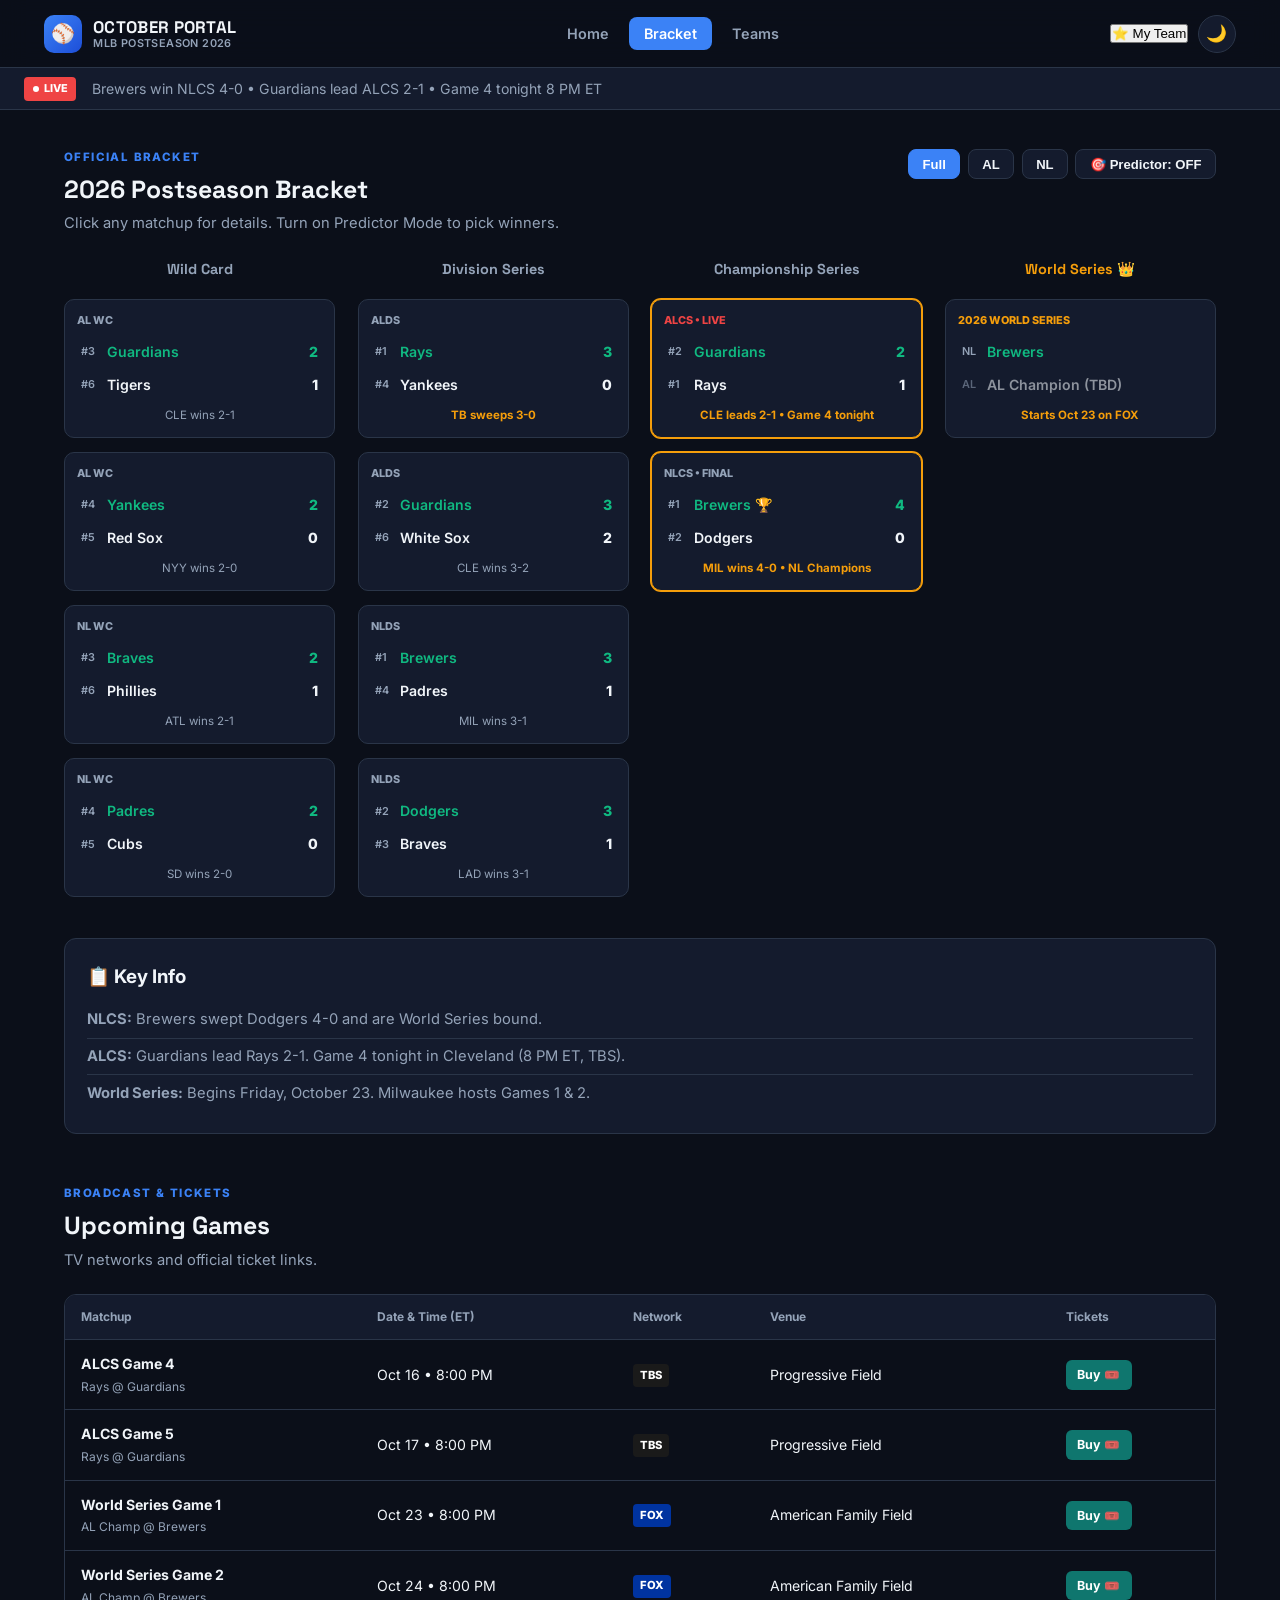
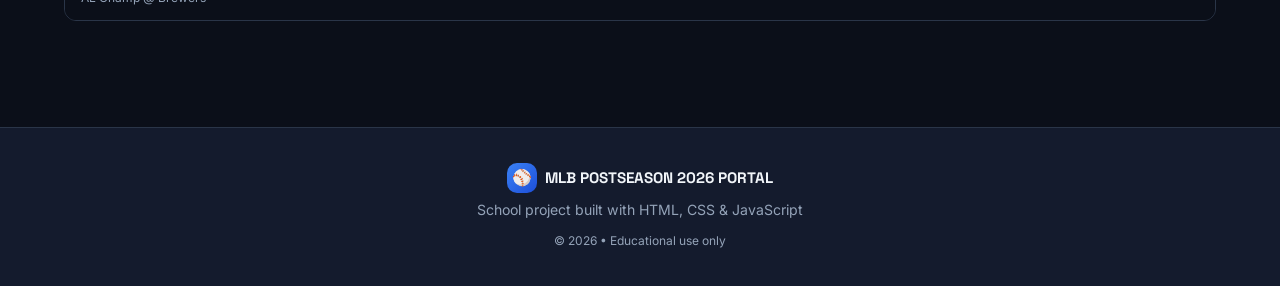
==== commit 6ef34b23: "Update bracket.html" ====
--- a/bracket.html
+++ b/bracket.html
@@ -23,6 +23,9 @@
         <li><a href="teams.html">Teams</a></li>
       </ul>
       <div class="nav-actions">
+        <button class="fav-btn" id="headerFavBtn" onclick="goToFavorite()">
+          <span>⭐</span> <span id="headerFavLabel">My Team</span>
+        </button>
         <button class="theme-btn" id="themeBtn" onclick="toggleTheme()" title="Toggle theme">🌙</button>
       </div>
     </nav>
@@ -57,8 +60,6 @@
 
       <div class="bracket-scroll">
         <div class="bracket">
-
-          <!-- Wild Card -->
           <div class="col">
             <div class="col-title">Wild Card</div>
             <div class="node" onclick="openMatchup('wc')">
@@ -87,7 +88,6 @@
             </div>
           </div>
 
-          <!-- Division Series -->
           <div class="col">
             <div class="col-title">Division Series</div>
             <div class="node" onclick="openMatchup('alds')">
@@ -116,7 +116,6 @@
             </div>
           </div>
 
-          <!-- LCS -->
           <div class="col">
             <div class="col-title">Championship Series</div>
             <div class="node live" onclick="openMatchup('alcs')">
@@ -133,7 +132,6 @@
             </div>
           </div>
 
-          <!-- World Series -->
           <div class="col">
             <div class="col-title gold">World Series 👑</div>
             <div class="node" onclick="openMatchup('ws')">
@@ -148,7 +146,6 @@
               <div class="name" id="champName">—</div>
             </div>
           </div>
-
         </div>
       </div>
 
@@ -162,7 +159,6 @@
       </div>
     </section>
 
-    <!-- Broadcast + Tickets -->
     <section class="section">
       <div class="section-head">
         <div>
@@ -218,7 +214,6 @@
 
   </main>
 
-  <!-- Modal -->
   <div class="modal" id="modal" onclick="closeModal(event)">
     <div class="modal-box">
       <button class="modal-close" onclick="closeModalDirect()">&times;</button>
